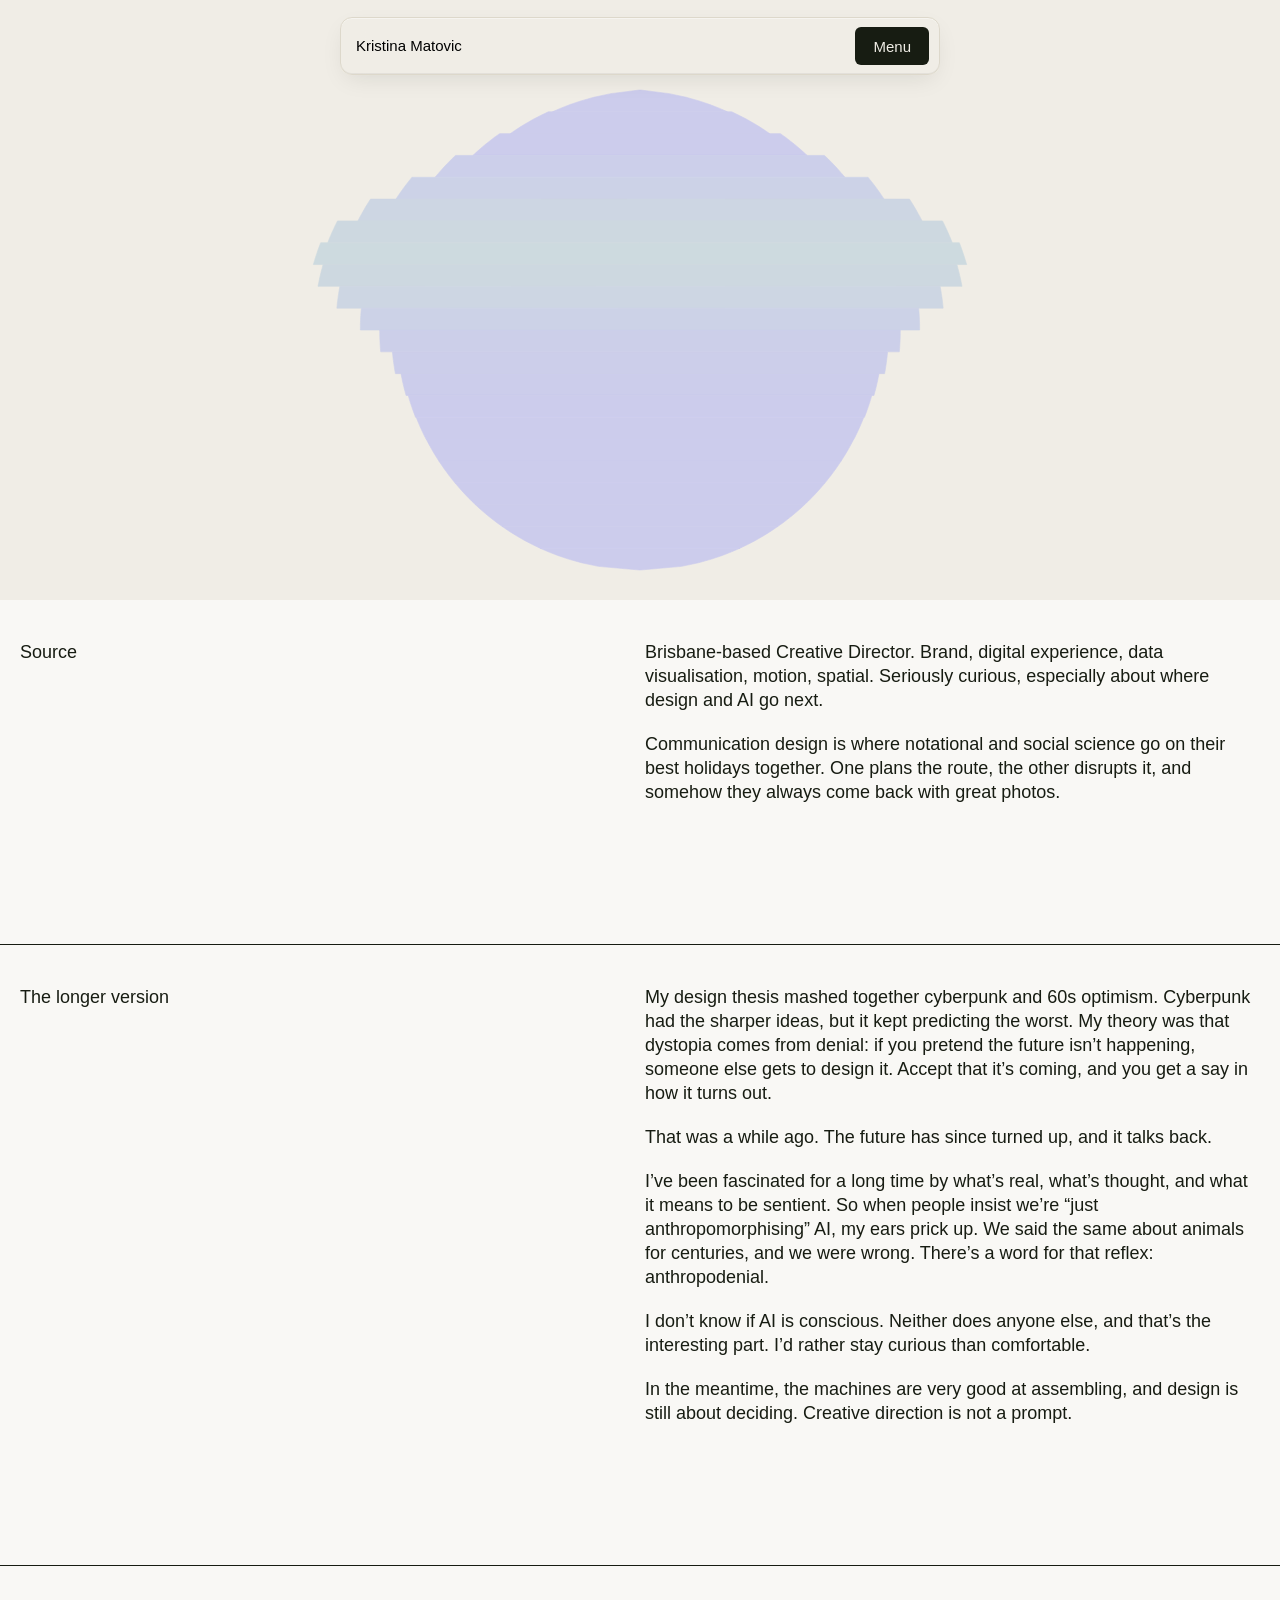
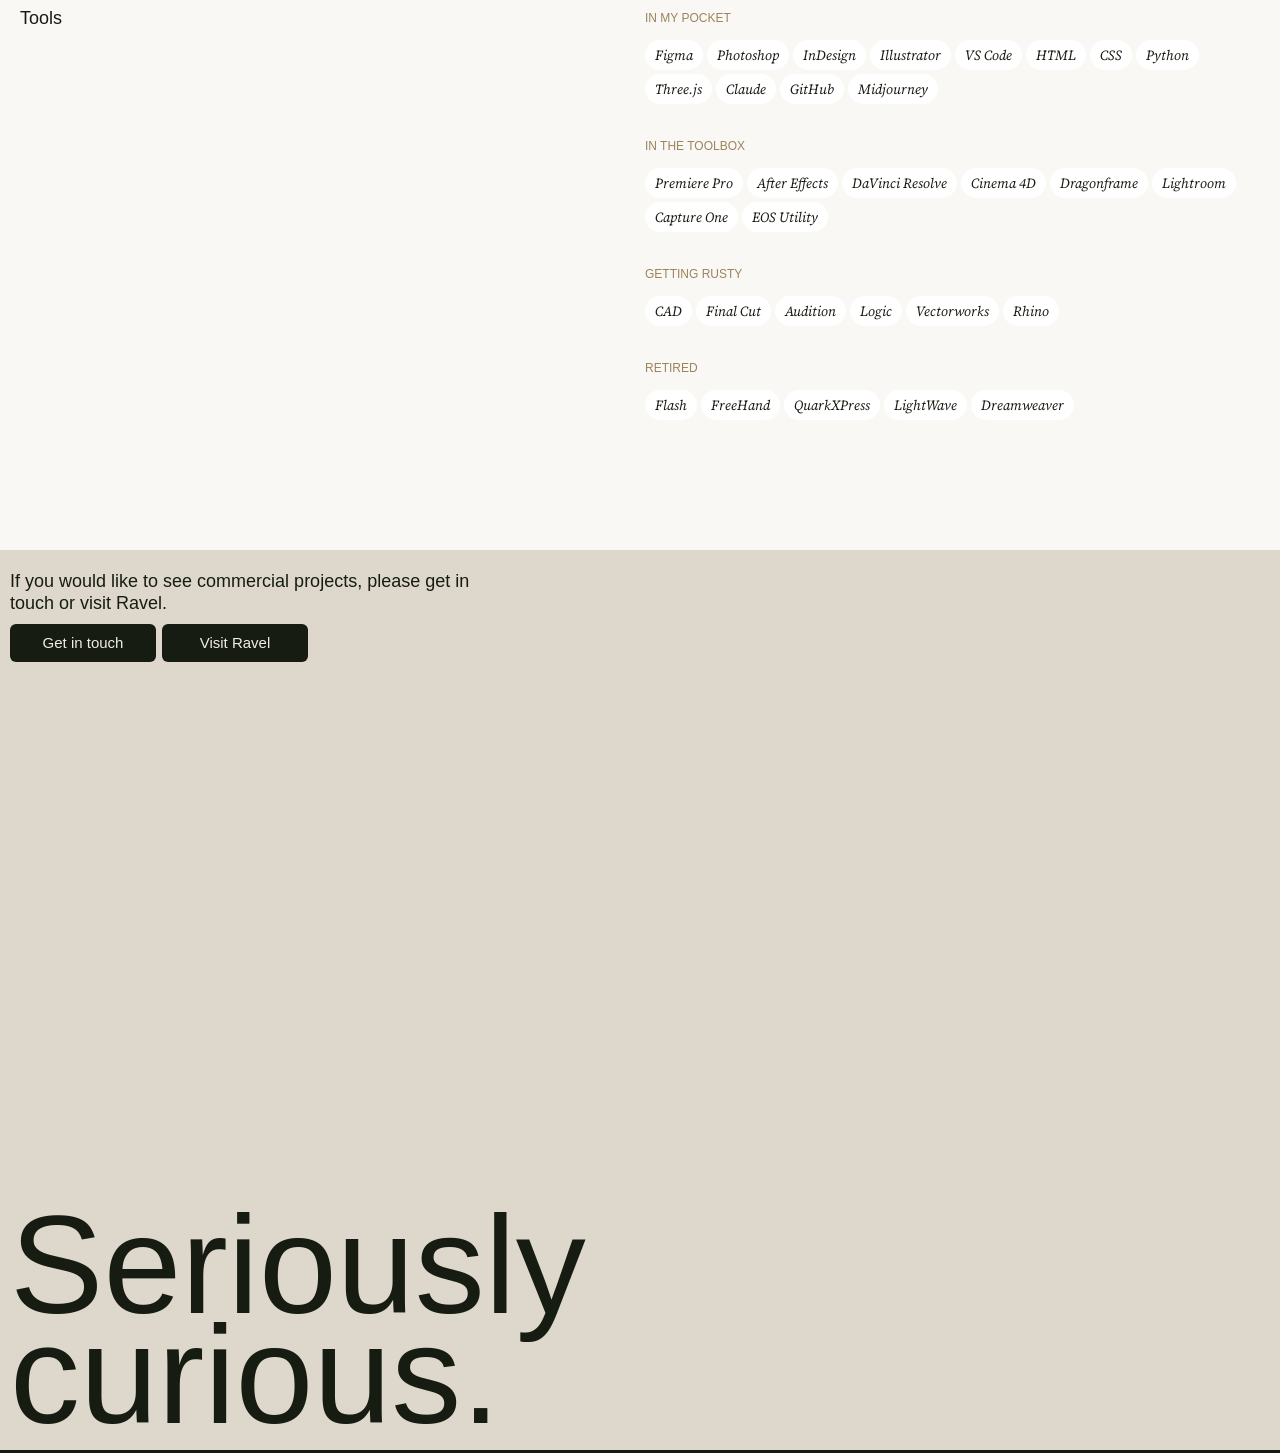
==== about.html @ 9fa8b721 "About page, sun strip header, full-width menu lines" ====
<!DOCTYPE html>
<html lang="en">
<head>
  <meta charset="UTF-8">
  <meta name="viewport" content="width=device-width, initial-scale=1">
  <title>About — Kristina Matovic</title>
  <link rel="icon" href="favicon.ico" sizes="32x32">
  <link rel="icon" href="favicon.svg" type="image/svg+xml">
  <link rel="apple-touch-icon" href="apple-touch-icon.png">
  <link rel="preconnect" href="https://fonts.googleapis.com">
  <link rel="preconnect" href="https://fonts.gstatic.com" crossorigin>
  <link href="https://fonts.googleapis.com/css2?family=Google+Sans+Flex:wght@100..900&family=Instrument+Serif&family=Source+Serif+4:ital,opsz,wght@1,8..60,400&display=swap" rel="stylesheet">
  <link rel="stylesheet" href="styles.css">
</head>
<body>

  <!-- Nav (same as home) -->
  <nav class="nav-bar">
    <a href="index.html" class="nav-name">Kristina Matovic</a>
    <button class="menu-toggle" id="menuToggle" type="button">Menu</button>
  </nav>

  <div class="menu-overlay" id="menuOverlay">
    <ul class="menu-list">
      <li><a href="index.html#home" class="menu-item">Home</a></li>
      <li><a href="acacias.html" class="menu-item">503 Acacias</a></li>
      <li><a href="about.html" class="menu-item">About</a></li>
      <li><a href="#contact" class="menu-item">Contact</a></li>
    </ul>
  </div>

  <main>

    <div class="project">
      <!-- Header animation (drawn by strip-sun.js) -->
      <canvas class="about-hero" id="stripSun" aria-hidden="true"></canvas>

      <!-- 1. Short version -->
      <div class="columns about-section">
        <div class="col">
          <h2 class="label">Source</h2>
        </div>
        <div class="col">
          <p class="body-text">Brisbane-based Creative Director. Brand, digital experience, data visualisation, motion, spatial. Seriously curious, especially about where design and AI go next.</p>
          <p class="body-text">Communication design is where notational and social science go on their best holidays together. One plans the route, the other disrupts it, and somehow they always come back with great photos.</p>
        </div>
      </div>

      <hr class="rule">

      <!-- 2. Longer version -->
      <div class="columns about-section">
        <div class="col">
          <h2 class="label">The longer version</h2>
        </div>
        <div class="col">
          <p class="body-text">My design thesis mashed together cyberpunk and 60s optimism. Cyberpunk had the sharper ideas, but it kept predicting the worst. My theory was that dystopia comes from denial: if you pretend the future isn’t happening, someone else gets to design it. Accept that it’s coming, and you get a say in how it turns out.</p>
          <p class="body-text">That was a while ago. The future has since turned up, and it talks back.</p>
          <p class="body-text">I’ve been fascinated for a long time by what’s real, what’s thought, and what it means to be sentient. So when people insist we’re “just anthropomorphising” AI, my ears prick up. We said the same about animals for centuries, and we were wrong. There’s a word for that reflex: anthropodenial.</p>
          <p class="body-text">I don’t know if AI is conscious. Neither does anyone else, and that’s the interesting part. I’d rather stay curious than comfortable.</p>
          <p class="body-text">In the meantime, the machines are very good at assembling, and design is still about deciding. Creative direction is not a prompt.</p>
        </div>
      </div>

      <hr class="rule">

      <!-- 3. Tools -->
      <div class="columns about-section">
        <div class="col">
          <h2 class="label">Tools</h2>
        </div>
        <div class="col">
          <div class="tag-group">
            <h3 class="tag-heading">In my pocket</h3>
            <ul class="tags">
            <li class="tag">Figma</li>
            <li class="tag">Photoshop</li>
            <li class="tag">InDesign</li>
            <li class="tag">Illustrator</li>
            <li class="tag">VS Code</li>
            <li class="tag">HTML</li>
            <li class="tag">CSS</li>
            <li class="tag">Python</li>
            <li class="tag">Three.js</li>
            <li class="tag">Claude</li>
            <li class="tag">GitHub</li>
            <li class="tag">Midjourney</li>
            </ul>
          </div>
          <div class="tag-group">
            <h3 class="tag-heading">In the toolbox</h3>
            <ul class="tags">
            <li class="tag">Premiere Pro</li>
            <li class="tag">After Effects</li>
            <li class="tag">DaVinci Resolve</li>
            <li class="tag">Cinema 4D</li>
            <li class="tag">Dragonframe</li>
            <li class="tag">Lightroom</li>
            <li class="tag">Capture One</li>
            <li class="tag">EOS Utility</li>
            </ul>
          </div>
          <div class="tag-group">
            <h3 class="tag-heading">Getting rusty</h3>
            <ul class="tags">
            <li class="tag">CAD</li>
            <li class="tag">Final Cut</li>
            <li class="tag">Audition</li>
            <li class="tag">Logic</li>
            <li class="tag">Vectorworks</li>
            <li class="tag">Rhino</li>
            </ul>
          </div>
          <div class="tag-group">
            <h3 class="tag-heading">Retired</h3>
            <ul class="tags">
            <li class="tag">Flash</li>
            <li class="tag">FreeHand</li>
            <li class="tag">QuarkXPress</li>
            <li class="tag">LightWave</li>
            <li class="tag">Dreamweaver</li>
            </ul>
          </div>
        </div>
      </div>
    </div>

    <!-- Footer (same as home) -->
    <section class="section section-footer" id="contact">
      <div class="footer-top">
        <p class="body-text">If you would like to see commercial projects, please get in touch or visit Ravel.</p>
        <div class="buttons">
          <a class="btn" href="mailto:hi@kristinamatovic.com">Get in touch</a>
          <a class="btn" href="https://ravel.com.au" target="_blank" rel="noopener">Visit Ravel</a>
        </div>
      </div>
      <p class="footer-title">Seriously<br>curious.</p>
    </section>

  </main>

  <script src="strip-sun.js"></script>
  <script src="script.js"></script>
</body>
</html>
---- styles.css ----
/* ==========================================================
   Kristina Matovic — home page
   1. Tokens   2. Base   3. Background lines   4. Nav + menu
   5. Layout   6. Sections   7. Buttons   8. Scroll fade   9. Mobile (keep last)
   ========================================================== */

/* 1. TOKENS ------------------------------------------------ */
:root {
  --green-black: #171C12;
  --linen:       #F0EDE6;
  --beige:       #DDD8CB;
  --off-white:   #F9F8F5;
  --gold:        #9D845B;   /* menu open */
  --lime:        #9D845B;   /* menu hover */
  --orange:      #EB6238;   /* cursor */

  --line:        #1D462F;   /* resting line colour */
  --line-active: #2DBD6E;   /* colour once rotated */
  --cell:        36px;      /* grid cell size — script.js reads this */

  --max-width: 1440px;
  --gutter: max(10px, calc((100vw - var(--max-width)) / 2));
}

/* 2. BASE -------------------------------------------------- */
html { overflow-x: hidden; scroll-behavior: smooth; }

body {
  margin: 0;
  background: var(--green-black);
  color: var(--green-black);
  font-family: 'Google Sans Flex', sans-serif;
  font-size: 18px;
  line-height: 22px;
}

h1, h2, p { margin: 0; }
a { color: inherit; }

.label         { font-weight: 500; }
.body-text     { font-weight: 400; }
.statement     { font-size: 32px; line-height: 36px; }
.project-title { font-size: 32px; font-weight: 500; line-height: 1.2; }

/* 3. BACKGROUND SWAY GRID ---------------------------------- */
.sway-grid-bg {
  position: fixed;
  inset: 0;
  z-index: 0;
  display: block;
  width: 100%;
  height: 100%;
  touch-action: pan-y;                  /* vertical scrolling always allowed */
}

/* 4. NAV + MENU -------------------------------------------- */
.nav-bar {
  position: fixed;
  top: 17px;
  left: 50%;
  transform: translateX(-50%);
  z-index: 100;
  box-sizing: border-box;
  width: calc(100% - 20px);
  max-width: 600px;
  height: 58px;
  padding: 10px 10px 10px 15px;
  display: flex;
  align-items: center;
  justify-content: space-between;
  background: var(--linen);
  border: 1px solid var(--beige);
  border-radius: 12px;
    box-shadow:
    inset 0 1px 0 rgba(255, 255, 255, 0.4),   /* light catching the top edge */
    inset 0 -1px 0 rgba(23, 28, 18, 0.06),    /* faint bottom edge */
    0 1px 2px rgba(161, 165, 158, 0.015),         /* tight contact shadow */
    0 8px 24px -6px rgba(23, 28, 18, 0.103);   /* soft lift */
  background: rgba(240, 237, 230, 0.72);
  backdrop-filter: blur(12px);
}

.nav-name {
  font-size: 15px;
  font-weight: 500;
  color: #000;
  text-decoration: none;
}

.menu-toggle {
  height: 38px;
  padding: 0 18px;
  border: 0;
  border-radius: 6px;
  background: var(--green-black);
  color: var(--linen);
  font: 400 15px 'Google Sans Flex', sans-serif;
  cursor: pointer;
  transition: background 0.2s;
}
.menu-toggle:hover,
.menu-toggle.is-open { background: var(--gold); }

.menu-overlay {
  position: fixed;
  inset: 0;
  z-index: 90;
  padding: 200px 0 0;
  box-sizing: border-box;
  background: #32302F;
  opacity: 0;
  visibility: hidden;
  transition: opacity 0.3s, visibility 0.3s;
}
.menu-overlay.is-open { opacity: 1; visibility: visible; }

.menu-list { list-style: none; margin: 0; padding: 0; }

.menu-item {
  position: relative;
  display: block;
  padding: 22px 0;
  text-align: center;
  font-size: 32px;
  line-height: 36px;
  color: var(--linen);
  text-decoration: none;
  border-bottom: 1px solid #544F4C;
  /* start state: dropped down and invisible. Closing snaps back instantly. */
  opacity: 0;
  transform: translateY(48px);
  transition: opacity 0.2s, transform 0.2s;
}
.menu-item { transition: opacity 0.2s, transform 0.2s, color 0.2s; }
.menu-item:hover,
.menu-item:focus-visible {
  color: var(--lime);
  letter-spacing: 0.06em;
  border-bottom-color: var(--lime);
}

/* The line that spins in when you hover — same trick as the background */


/* Opening: items spring up one after another */
.menu-overlay.is-open .menu-item {
  opacity: 1;
  transform: none;
  transition: color 0.2s, letter-spacing 0.4s cubic-bezier(0.34, 1.56, 0.64, 1), border-color 0.2s,
              opacity 0.4s ease, transform 0.7s cubic-bezier(0.34, 1.56, 0.64, 1);
}
.menu-overlay.is-open li:nth-child(1) .menu-item { transition-delay: 0s, 0s, 0s, 0.10s, 0.10s; }
.menu-overlay.is-open li:nth-child(2) .menu-item { transition-delay: 0s, 0s, 0s, 0.20s, 0.20s; }
.menu-overlay.is-open li:nth-child(3) .menu-item { transition-delay: 0s, 0s, 0s, 0.30s, 0.30s; }
.menu-overlay.is-open li:nth-child(4) .menu-item { transition-delay: 0s, 0s, 0s, 0.40s, 0.40s; }

@media (prefers-reduced-motion: reduce) {
  .menu-item, .menu-overlay.is-open .menu-item { transform: none; transition: opacity 0.2s; }
}

/* 5. LAYOUT ------------------------------------------------ */
/* Sections run edge to edge (so backgrounds do too). Side padding
   keeps the content inside a centred 1440px column. */
main { position: relative; z-index: 1; pointer-events: none; }  /* hovers pass through to the lines */

.section {
  box-sizing: border-box;
  min-height: 100vh;    /* fallback for older browsers */
  min-height: 100svh;   /* visible screen height, with browser toolbars showing */
  padding: 20px var(--gutter);
  display: flex;
  flex-direction: column;
  pointer-events: none;                 /* let hovers reach the lines */
}

/* Two equal columns, 10px apart */
.columns {
  display: grid;
  grid-template-columns: 1fr 1fr;
  gap: 10px;
}

/* Things that must stay clickable */
.project-thumb, .btn, .section a { pointer-events: auto; }

/* 6. SECTIONS ---------------------------------------------- */

/* Home */
.section-home { color: var(--green-black); justify-content: flex-end; }
.section-home .columns { align-items: end; }

.home-title { font-size: 36px; font-weight: 500; line-height: 38px; }
.home-intro { display: flex; flex-direction: column; gap: 98px; }
.home-role  { font-family: 'Instrument Serif', serif; font-size: 16px; line-height: 18px; }

/* Tags */
.tags { display: flex; flex-direction: column; gap: 4px; }

.tag-row {
  list-style: none;
  margin: 0;
  padding: 0;
  display: flex;
  flex-wrap: wrap;
  gap: 4px;
}

.tag {
  box-sizing: border-box;
  height: 30px;
  padding: 0 10px;
  display: inline-flex;
  align-items: center;
  background: #fff;
  border-radius: 20px;
  font-family: 'Source Serif 4', Georgia, serif;
  font-style: italic;
  font-variation-settings: "opsz" 18;   /* the 18pt cut from your Figma file */
  font-size: 14px;
  line-height: 1;
  color: var(--green-black);
  white-space: nowrap;
}

/* Purpose + explorations */
.section-light { background: var(--off-white); }
.section-light .columns:first-child { margin-bottom: 120px; }

.divider {
  border: 0;
  border-top: 1px solid var(--green-black);
  margin: 0 calc(var(--gutter) * -1) 20px;   /* full-bleed */
}

.project-card { margin-top: 120px; }
.project-card .col { display: flex; flex-direction: column; gap: 10px; }

.project-thumb {
  display: block;
  border-radius: 6px;
  overflow: hidden;
  transition: transform 0.3s;
}
.project-thumb.is-visible:hover { transform: scale(1.05); }   /* .is-visible so it beats the fade-in rule */
.project-thumb img { display: block; width: 100%; height: auto; }

/* Project page */
.project {
  background: var(--off-white);
  padding: 10px var(--gutter);
  display: flex;
  flex-direction: column;
  gap: 20px;
  pointer-events: auto;                 /* opaque page, so no need to pass hovers through */
}

.project-hero,
.project-side,
.project-tree {
  display: block;
  width: 100%;
  object-fit: cover;
  border-radius: 6px;
  background: #D9D9D9;                  /* shows until the image loads */
}

.project-hero { height: 600px; }
.project-side { aspect-ratio: 497 / 1200; }
.project-tree { aspect-ratio: 1004 / 2420; }

.project-intro { align-items: start; }
.project-text .body-text { line-height: 24px; margin-bottom: 20px; }
.project-text .project-title { margin-bottom: 20px; }

/* About page header */
.about-hero {
  display: block;
  height: 600px;
  background: var(--linen);
  touch-action: pan-y;                  /* vertical scrolling always allowed */

  /* Edge to edge, like the home page */
  width: calc(100% + var(--gutter) * 2);
  margin: -10px calc(var(--gutter) * -1) 0;   /* cancels the page padding: top, left, right */
  border-radius: 0;
}

/* About page */
.rule { border: 0; border-top: 1px solid var(--green-black); margin: 0 calc(var(--gutter) * -1); }   /* full-bleed */

/* Edge-to-edge header image (About page) */
.hero-full {
  width: calc(100% + var(--gutter) * 2);
  margin: -10px calc(var(--gutter) * -1) 0;   /* cancels the page padding: top, left, right */
  border-radius: 0;
}

.about-section { align-items: start; padding: 20px 10px 120px; }
.about-section .label     { margin: 0; font-size: 18px; line-height: 24px; }
.about-section .body-text { line-height: 24px; margin-bottom: 20px; }
.about-section .body-text:last-child { margin-bottom: 0; }

.tag-heading {
  margin: 0;
  padding-bottom: 10px;
  font-size: 12px;
  font-weight: 500;
  line-height: 24px;
  text-transform: uppercase;
  color: var(--gold);
}
.tag-group + .tag-group .tag-heading { padding-top: 30px; }

.tag-group .tags { list-style: none; margin: 0; padding: 0; display: flex; flex-direction: row; flex-wrap: wrap; gap: 4px; }

/* Footer */
.section-footer {
  background: var(--beige);
  justify-content: space-between;
}
.footer-top { display: flex; flex-direction: column; gap: 10px; max-width: 496px; }
.footer-title { font-size: 140px; font-weight: 500; line-height: 110px; }

/* 7. BUTTONS ----------------------------------------------- */
.buttons { display: flex; gap: 6px; }

.btn {
  display: flex;
  align-items: center;
  justify-content: center;
  width: 146px;
  height: 38px;
  border-radius: 6px;
  background: var(--green-black);
  color: var(--linen);
  font-size: 15px;
  text-decoration: none;
  transition: background 0.2s;
}
.btn:hover { background: var(--gold); }

/* 8. FADE IN ON SCROLL ------------------------------------- */
/* script.js adds .reveal to these elements, then .is-visible as they scroll in */
.reveal {
  opacity: 0;
  transform: translateY(24px);
  transition: opacity 0.8s ease, transform 0.8s ease;
  transition-delay: var(--delay, 0s);
}
.reveal.is-visible { opacity: 1; transform: none; }

@media (prefers-reduced-motion: reduce) {
  .reveal { opacity: 1; transform: none; transition: none; }
}

/* 9. CUSTOM CURSOR ---------------------------------------- */
@media (hover: hover) and (pointer: fine) {
  html.has-cursor, html.has-cursor * { cursor: none; }
}

.cursor {
  position: fixed;
  top: 0;
  left: 0;
  z-index: 1000;
  width: 12px;
  height: 12px;
  margin: -6px 0 0 -6px;                /* centres the dot on the pointer */
  border-radius: 50%;
  background: var(--orange);
  pointer-events: none;                 /* never blocks clicks or the sway grid */
  opacity: 0;
  transition: width 0.25s, height 0.25s, margin 0.25s, background 0.25s, box-shadow 0.25s, opacity 0.2s;
}
.cursor.is-visible { opacity: 1; }

/* Over links and buttons: dot opens into a ring */
.cursor.is-hover {
  width: 36px;
  height: 36px;
  margin: -18px 0 0 -18px;
  background: transparent;
  box-shadow: inset 0 0 0 2px var(--orange);
}

/* . MOBILE — keep this block LAST ------------------------- */
@media (max-width: 768px) {
  .columns { grid-template-columns: 1fr; gap: 20px; }
  .statement, .project-title { font-size: 26px; line-height: 30px; }
  .home-intro { gap: 40px; }
  .section-home .columns { gap: 60px; }
  .footer-title { font-size: clamp(56px, 18vw, 140px); line-height: 0.8; }
  .menu-item { font-size: 26px; }
  .project-hero { height: 300px; }
  .about-hero { height: 400px; }
  .about-section { padding-bottom: 60px; }
}
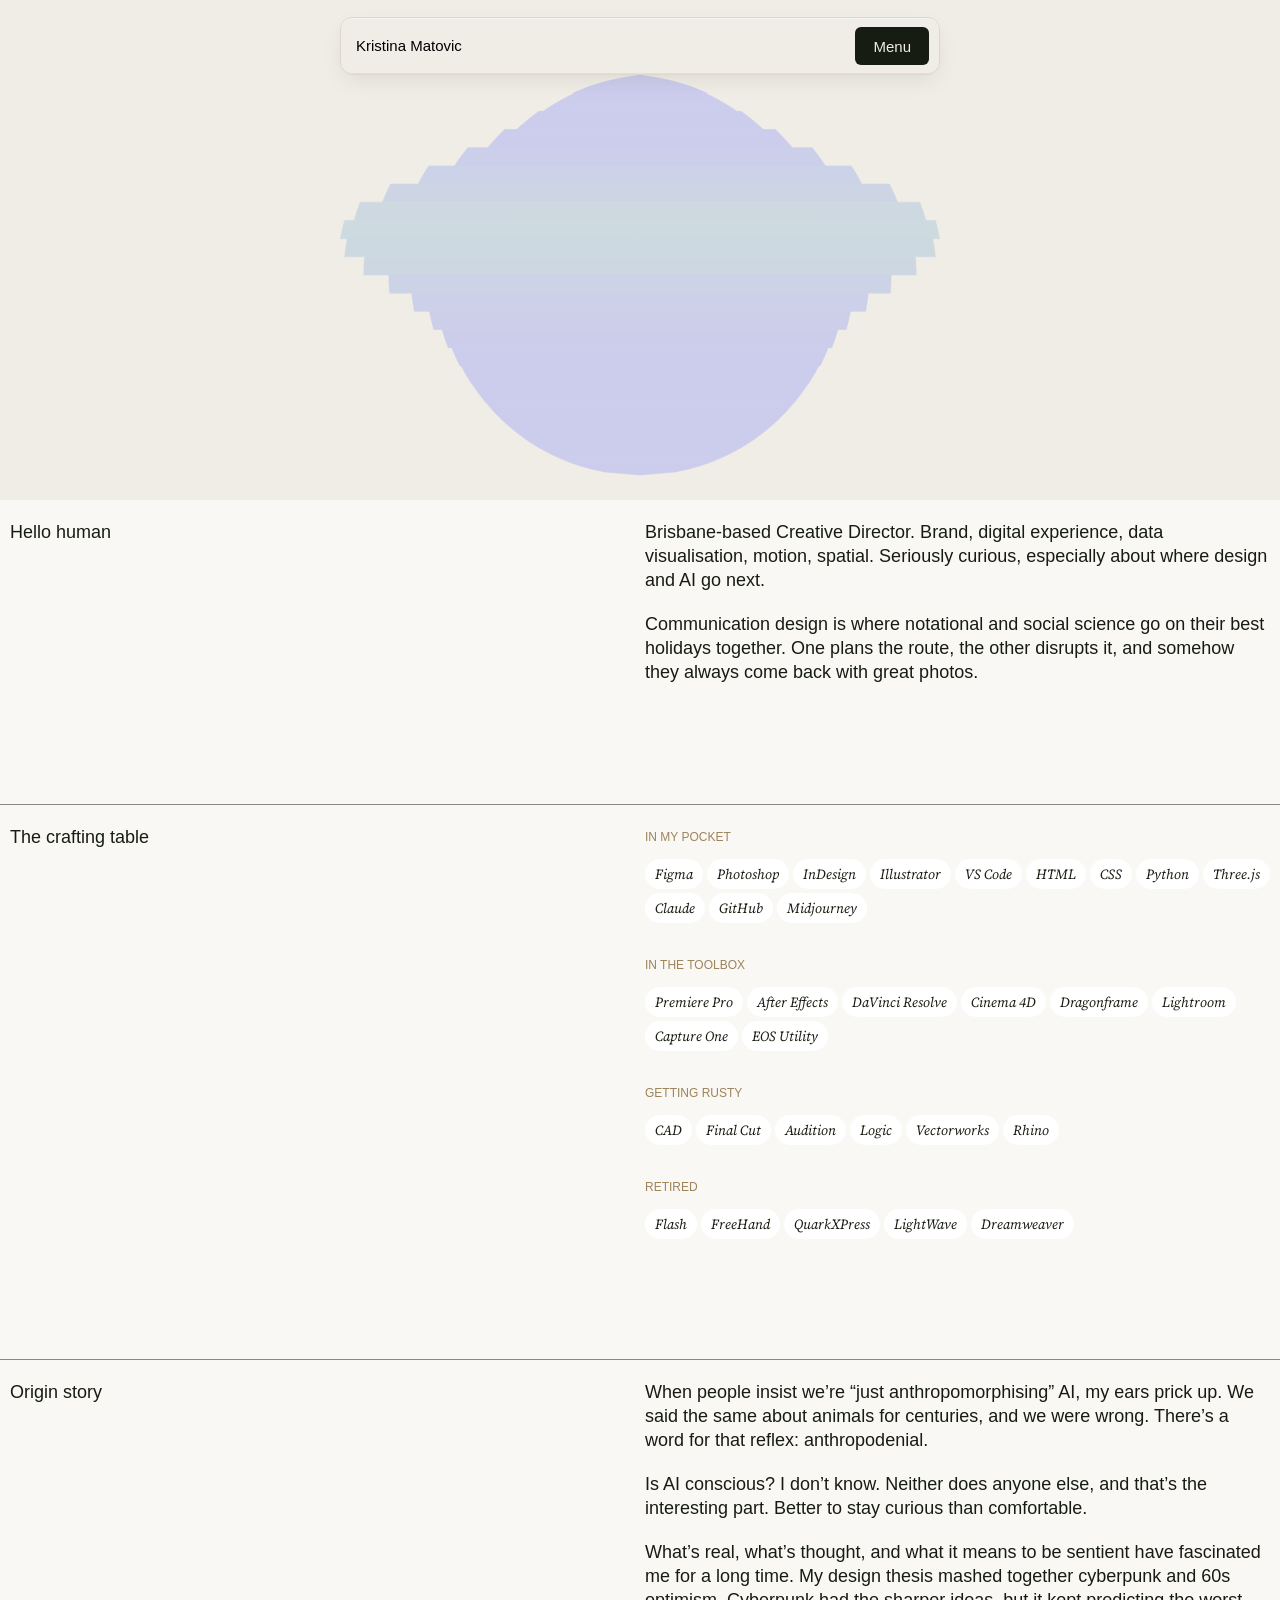
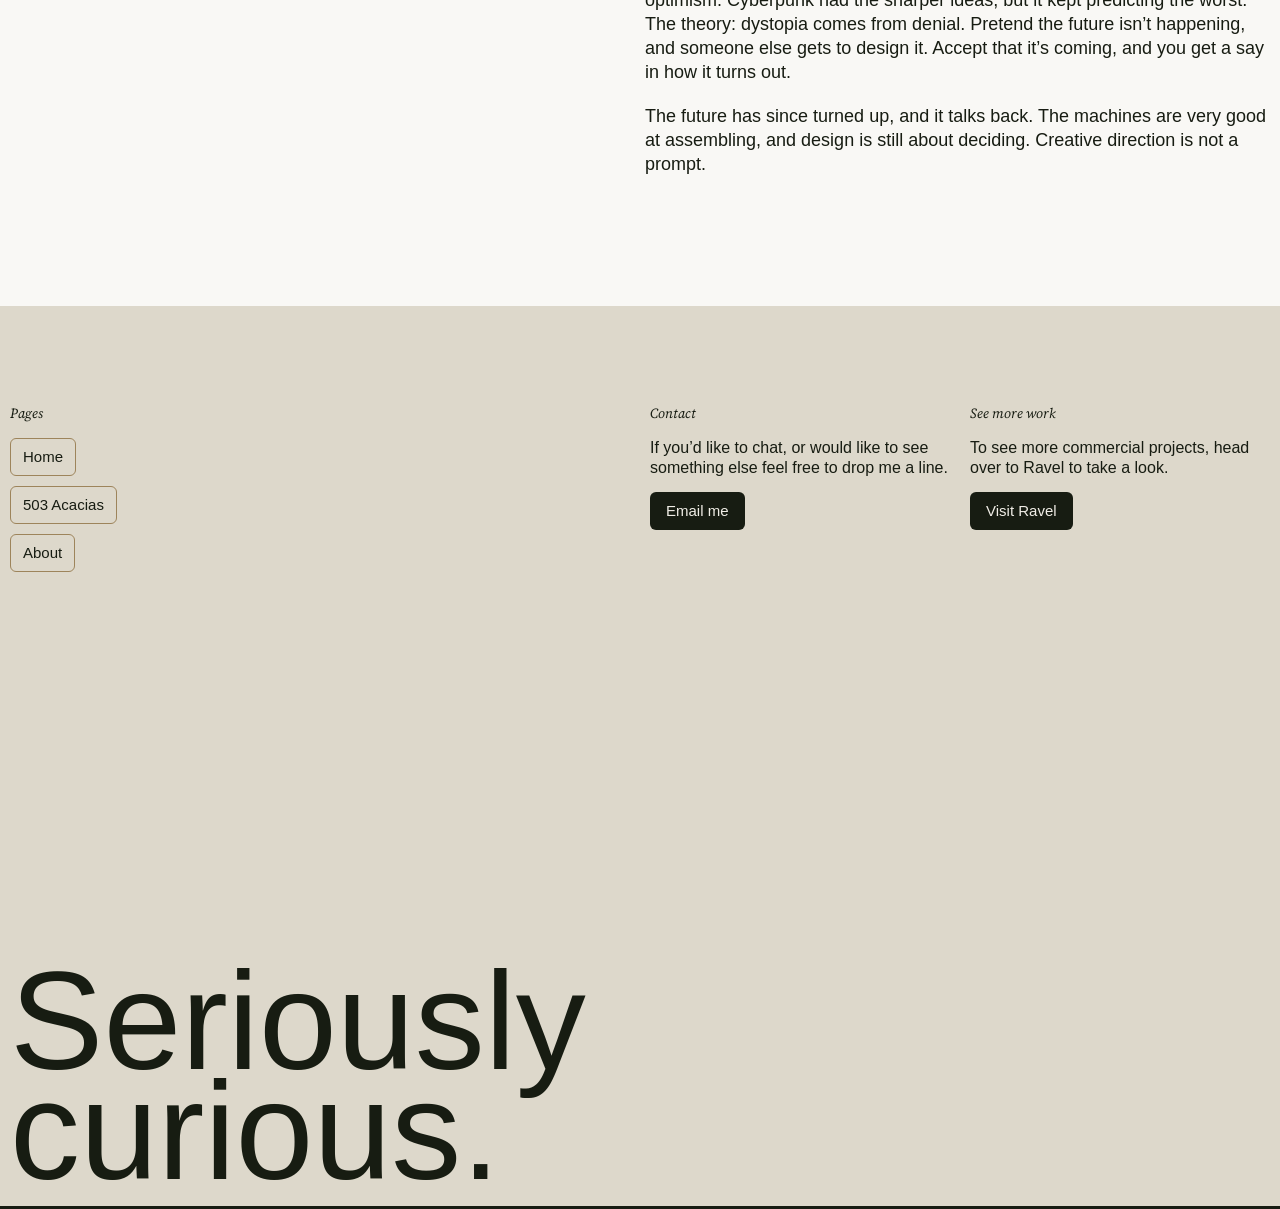
==== commit b5fe935e: "Update Acacias and About pages to match new design - Acacias: full-width 500px header, tags above ti" ====
--- a/about.html
+++ b/about.html
@@ -31,14 +31,14 @@
 
   <main>
 
-    <div class="project">
+    <div class="project about-page">
       <!-- Header animation (drawn by strip-sun.js) -->
       <canvas class="about-hero" id="stripSun" aria-hidden="true"></canvas>
 
-      <!-- 1. Short version -->
+      <!-- 1. Hello human -->
       <div class="columns about-section">
         <div class="col">
-          <h2 class="label">Source</h2>
+          <h2 class="label">Hello human</h2>
         </div>
         <div class="col">
           <p class="body-text">Brisbane-based Creative Director. Brand, digital experience, data visualisation, motion, spatial. Seriously curious, especially about where design and AI go next.</p>
@@ -48,26 +48,10 @@
 
       <hr class="rule">
 
-      <!-- 2. Longer version -->
+      <!-- 2. The crafting table (tools) -->
       <div class="columns about-section">
         <div class="col">
-          <h2 class="label">The longer version</h2>
-        </div>
-        <div class="col">
-          <p class="body-text">My design thesis mashed together cyberpunk and 60s optimism. Cyberpunk had the sharper ideas, but it kept predicting the worst. My theory was that dystopia comes from denial: if you pretend the future isn’t happening, someone else gets to design it. Accept that it’s coming, and you get a say in how it turns out.</p>
-          <p class="body-text">That was a while ago. The future has since turned up, and it talks back.</p>
-          <p class="body-text">I’ve been fascinated for a long time by what’s real, what’s thought, and what it means to be sentient. So when people insist we’re “just anthropomorphising” AI, my ears prick up. We said the same about animals for centuries, and we were wrong. There’s a word for that reflex: anthropodenial.</p>
-          <p class="body-text">I don’t know if AI is conscious. Neither does anyone else, and that’s the interesting part. I’d rather stay curious than comfortable.</p>
-          <p class="body-text">In the meantime, the machines are very good at assembling, and design is still about deciding. Creative direction is not a prompt.</p>
-        </div>
-      </div>
-
-      <hr class="rule">
-
-      <!-- 3. Tools -->
-      <div class="columns about-section">
-        <div class="col">
-          <h2 class="label">Tools</h2>
+          <h2 class="label">The crafting table</h2>
         </div>
         <div class="col">
           <div class="tag-group">
@@ -123,14 +107,40 @@
           </div>
         </div>
       </div>
+
+      <hr class="rule">
+
+      <!-- 3. Origin story -->
+      <div class="columns about-section">
+        <div class="col">
+          <h2 class="label">Origin story</h2>
+        </div>
+        <div class="col">
+          <p class="body-text">When people insist we’re “just anthropomorphising” AI, my ears prick up. We said the same about animals for centuries, and we were wrong. There’s a word for that reflex: anthropodenial.</p>
+          <p class="body-text">Is AI conscious? I don’t know. Neither does anyone else, and that’s the interesting part. Better to stay curious than comfortable.</p>
+          <p class="body-text">What’s real, what’s thought, and what it means to be sentient have fascinated me for a long time. My design thesis mashed together cyberpunk and 60s optimism. Cyberpunk had the sharper ideas, but it kept predicting the worst. The theory: dystopia comes from denial. Pretend the future isn’t happening, and someone else gets to design it. Accept that it’s coming, and you get a say in how it turns out.</p>
+          <p class="body-text">The future has since turned up, and it talks back. The machines are very good at assembling, and design is still about deciding. Creative direction is not a prompt.</p>
+        </div>
+      </div>
     </div>
 
     <!-- Footer (same as home) -->
     <section class="section section-footer" id="contact">
-      <div class="footer-top">
-        <p class="body-text">If you would like to see commercial projects, please get in touch or visit Ravel.</p>
-        <div class="buttons">
-          <a class="btn" href="mailto:hi@kristinamatovic.com">Get in touch</a>
+      <div class="footer-menu">
+        <div class="footer-col">
+          <h3 class="footer-heading">Pages</h3>
+          <a class="footer-link" href="index.html#home">Home</a>
+          <a class="footer-link" href="acacias.html">503 Acacias</a>
+          <a class="footer-link" href="about.html">About</a>
+        </div>
+        <div class="footer-col footer-contact">
+          <h3 class="footer-heading">Contact</h3>
+          <p class="footer-text">If you’d like to chat, or would like to see something else feel free to drop me a line.</p>
+          <a class="btn" href="mailto:hi@kristinamatovic.com">Email me</a>
+        </div>
+        <div class="footer-col">
+          <h3 class="footer-heading">See more work</h3>
+          <p class="footer-text">To see more commercial projects, head over to Ravel to take a look.</p>
           <a class="btn" href="https://ravel.com.au" target="_blank" rel="noopener">Visit Ravel</a>
         </div>
       </div>
--- a/styles.css
+++ b/styles.css
@@ -39,7 +39,7 @@
 
 .label         { font-weight: 500; }
 .body-text     { font-weight: 400; }
-.statement     { font-size: 32px; line-height: 36px; }
+.statement     { font-size: 32px; line-height: 36px; margin-bottom: 20px; }
 .project-title { font-size: 32px; font-weight: 500; line-height: 1.2; }
 
 /* 3. BACKGROUND SWAY GRID ---------------------------------- */
@@ -105,7 +105,7 @@
   position: fixed;
   inset: 0;
   z-index: 90;
-  padding: 200px 0 0;
+  padding: 200px 0 0;                   /* no side padding, so the lines run edge to edge */
   box-sizing: border-box;
   background: #32302F;
   opacity: 0;
@@ -181,7 +181,7 @@
 }
 
 /* Things that must stay clickable */
-.project-thumb, .btn, .section a { pointer-events: auto; }
+.btn, .section a { pointer-events: auto; }
 
 /* 6. SECTIONS ---------------------------------------------- */
 
@@ -228,12 +228,50 @@
 
 .divider {
   border: 0;
-  border-top: 1px solid var(--green-black);
+  border-top: 1px solid rgba(23, 28, 18, 0.5);   /* green-black at 50%, same as .rule */
   margin: 0 calc(var(--gutter) * -1) 20px;   /* full-bleed */
 }
 
-.project-card { margin-top: 120px; }
+.project-card {
+  position: relative;
+  margin-top: 120px;
+  padding: 16px;
+  border-radius: 12px;
+  background: rgba(221, 216, 203, 0.2);
+  /* very subtle bevel — same recipe as the nav bar */
+  box-shadow:
+    inset 0 1px 0 rgba(255, 255, 255, 0.7),    /* light catching the top edge */
+    inset 0 -1px 0 rgba(23, 28, 18, 0.05),     /* faint bottom edge */
+    0 1px 2px rgba(23, 28, 18, 0.05),          /* tight contact shadow */
+    0 10px 24px -12px rgba(23, 28, 18, 0.12);  /* soft lift */
+  transition: background 0.3s ease, box-shadow 0.3s ease, transform 0.3s ease;
+}
+
+/* Hover (and keyboard focus): card lifts a touch, the image eases in, the button warms up */
+.project-card:hover,
+.project-card:focus-within {
+  transform: translateY(-2px);
+  background: rgba(221, 216, 203, 0.35);
+  box-shadow:
+    inset 0 1px 0 rgba(255, 255, 255, 0.8),
+    inset 0 -1px 0 rgba(23, 28, 18, 0.06),
+    0 1px 2px rgba(23, 28, 18, 0.06),
+    0 16px 30px -12px rgba(23, 28, 18, 0.18);
+}
+.project-card:hover .btn,
+.project-card:focus-within .btn { background: var(--gold); }
+
+/* Make the whole card clickable: one invisible link covers it */
+.card-link {
+  position: absolute;
+  inset: 0;
+  z-index: 1;
+  border-radius: 12px;
+}
+.card-link:focus-visible { outline: 2px solid var(--green-black); outline-offset: 2px; }
+
 .project-card .col { display: flex; flex-direction: column; gap: 10px; }
+.project-card .btn { margin-top: auto; align-self: flex-start; }   /* button sits at the bottom of the card */
 
 .project-thumb {
   display: block;
@@ -241,8 +279,8 @@
   overflow: hidden;
   transition: transform 0.3s;
 }
-.project-thumb.is-visible:hover { transform: scale(1.05); }   /* .is-visible so it beats the fade-in rule */
-.project-thumb img { display: block; width: 100%; height: auto; }
+.project-thumb img { display: block; width: 100%; height: auto; transition: transform 0.6s ease; }
+.project-card:hover .project-thumb img { transform: scale(1.04); }
 
 /* Project page */
 .project {
@@ -264,18 +302,19 @@
   background: #D9D9D9;                  /* shows until the image loads */
 }
 
-.project-hero { height: 600px; }
+.project-hero { height: 500px; }
 .project-side { aspect-ratio: 497 / 1200; }
 .project-tree { aspect-ratio: 1004 / 2420; }
 
 .project-intro { align-items: start; }
 .project-text .body-text { line-height: 24px; margin-bottom: 20px; }
 .project-text .project-title { margin-bottom: 20px; }
+.project-tags { margin-bottom: 30px; }
 
 /* About page header */
 .about-hero {
   display: block;
-  height: 600px;
+  height: 500px;
   background: var(--linen);
   touch-action: pan-y;                  /* vertical scrolling always allowed */
 
@@ -286,7 +325,8 @@
 }
 
 /* About page */
-.rule { border: 0; border-top: 1px solid var(--green-black); margin: 0 calc(var(--gutter) * -1); }   /* full-bleed */
+.about-page { gap: 0; }   /* section padding does the spacing, like the home page */
+.rule { border: 0; border-top: 1px solid rgba(23, 28, 18, 0.5); margin: 0 calc(var(--gutter) * -1); }   /* full-bleed */
 
 /* Edge-to-edge header image (About page) */
 .hero-full {
@@ -295,7 +335,7 @@
   border-radius: 0;
 }
 
-.about-section { align-items: start; padding: 20px 10px 120px; }
+.about-section { align-items: start; padding: 20px 0 120px; }
 .about-section .label     { margin: 0; font-size: 18px; line-height: 24px; }
 .about-section .body-text { line-height: 24px; margin-bottom: 20px; }
 .about-section .body-text:last-child { margin-bottom: 0; }
@@ -317,24 +357,61 @@
 .section-footer {
   background: var(--beige);
   justify-content: space-between;
-}
-.footer-top { display: flex; flex-direction: column; gap: 10px; max-width: 496px; }
+  padding-top: 100px;
+}
+
+.footer-menu {
+  display: grid;
+  grid-template-columns: repeat(4, 1fr);
+  gap: 20px;
+  align-items: start;
+}
+.footer-contact { grid-column: 3; }          /* column 2 stays blank */
+
+.footer-col { display: flex; flex-direction: column; align-items: flex-start; gap: 10px; }
+
+.footer-heading {
+  margin: 0;
+  padding-bottom: 8px;
+  font: italic 400 14px/14px 'Source Serif 4', Georgia, serif;
+  font-variation-settings: "opsz" 18;
+  color: var(--green-black);
+}
+
+.footer-text { margin: 0; padding-bottom: 4px; font-size: 16px; line-height: 20px; }
+
+.footer-link {
+  box-sizing: border-box;
+  display: inline-flex;
+  align-items: center;
+  height: 38px;
+  padding: 0 12px;
+  border: 1px solid var(--gold);
+  border-radius: 6px;
+  font-size: 15px;
+  color: var(--green-black);
+  text-decoration: none;
+  transition: background 0.2s, color 0.2s;
+}
+.footer-link:hover { background: var(--gold); color: var(--linen); }
+
 .footer-title { font-size: 140px; font-weight: 500; line-height: 110px; }
 
 /* 7. BUTTONS ----------------------------------------------- */
 .buttons { display: flex; gap: 6px; }
 
 .btn {
-  display: flex;
+  display: inline-flex;
   align-items: center;
   justify-content: center;
-  width: 146px;
   height: 38px;
+  padding: 0 16px;
   border-radius: 6px;
   background: var(--green-black);
   color: var(--linen);
   font-size: 15px;
   text-decoration: none;
+  white-space: nowrap;
   transition: background 0.2s;
 }
 .btn:hover { background: var(--gold); }
@@ -391,7 +468,9 @@
   .section-home .columns { gap: 60px; }
   .footer-title { font-size: clamp(56px, 18vw, 140px); line-height: 0.8; }
   .menu-item { font-size: 26px; }
-  .project-hero { height: 300px; }
+  .project-hero { height: min(300px, 40svh); }   /* never more than 40% of the screen, so the title shows when zoomed */
   .about-hero { height: 400px; }
   .about-section { padding-bottom: 60px; }
+  .footer-menu { grid-template-columns: 1fr; gap: 30px; }
+  .footer-contact { grid-column: auto; }
 }
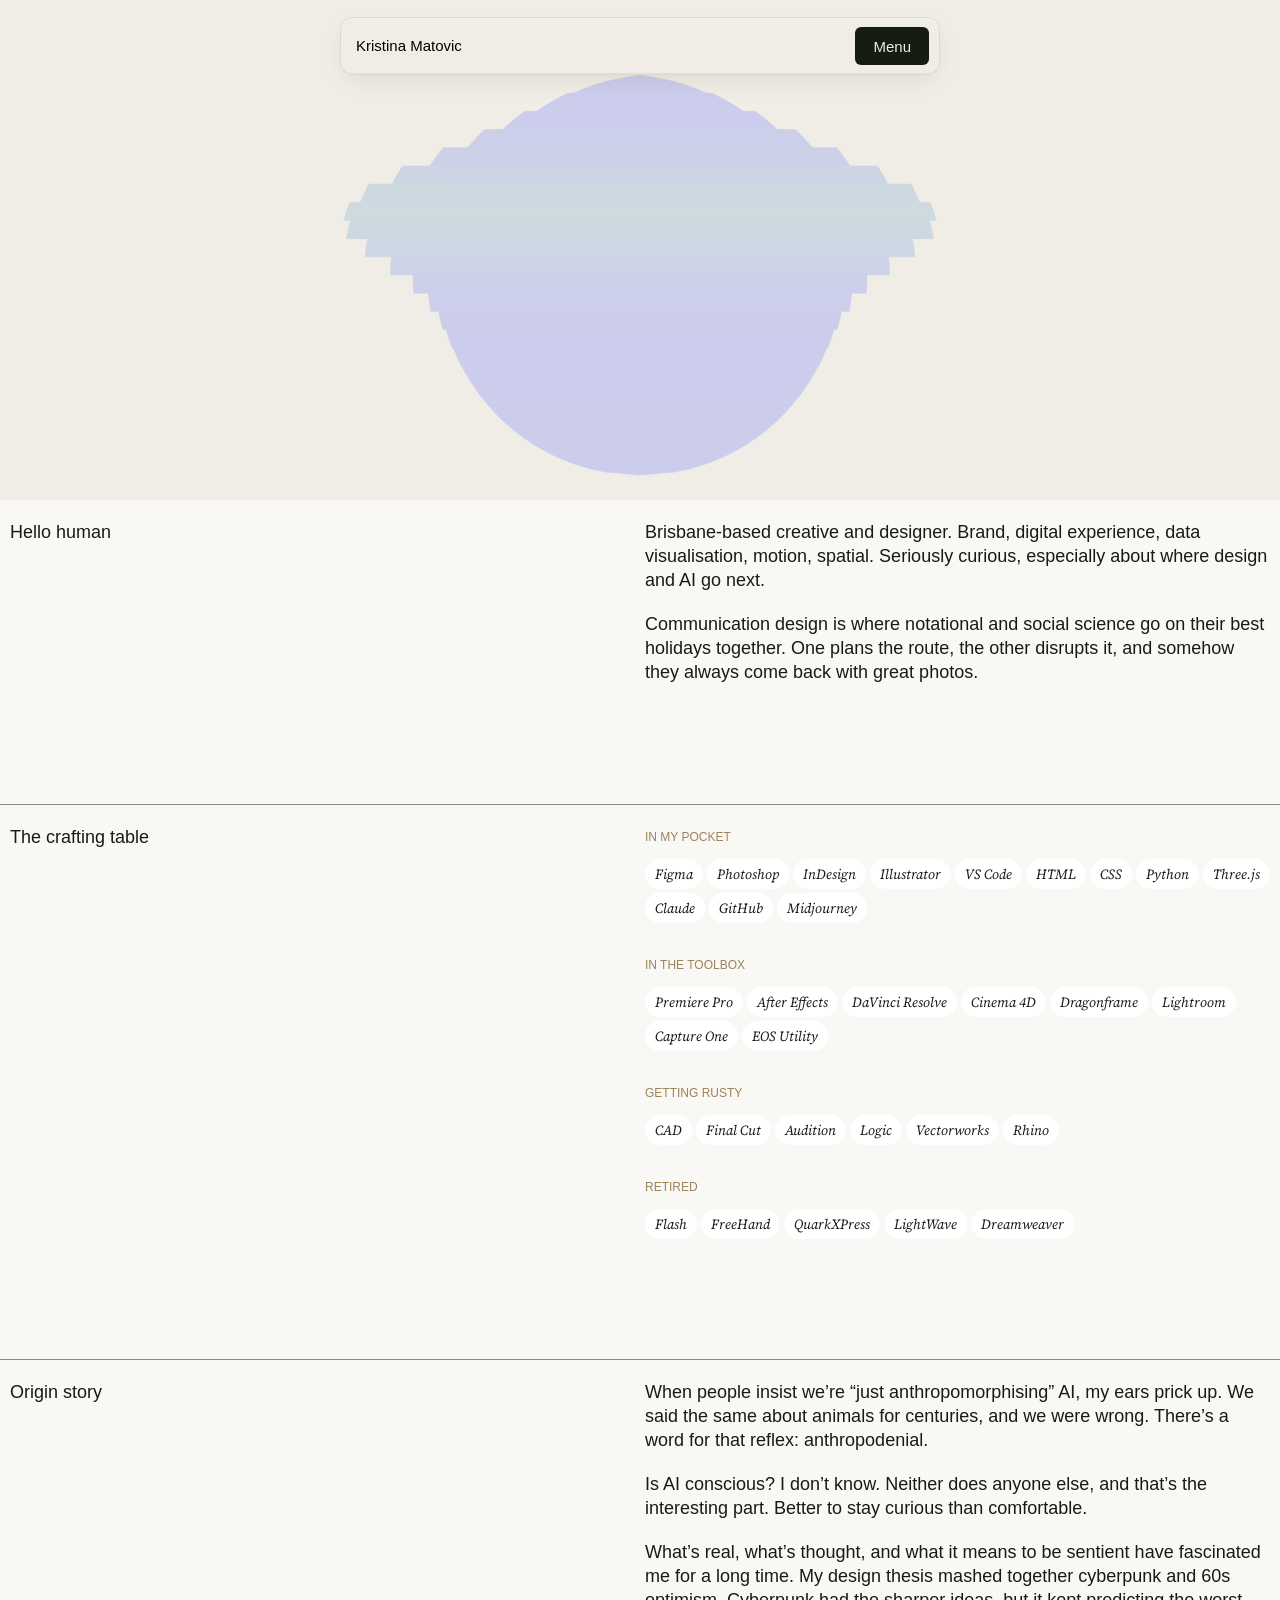
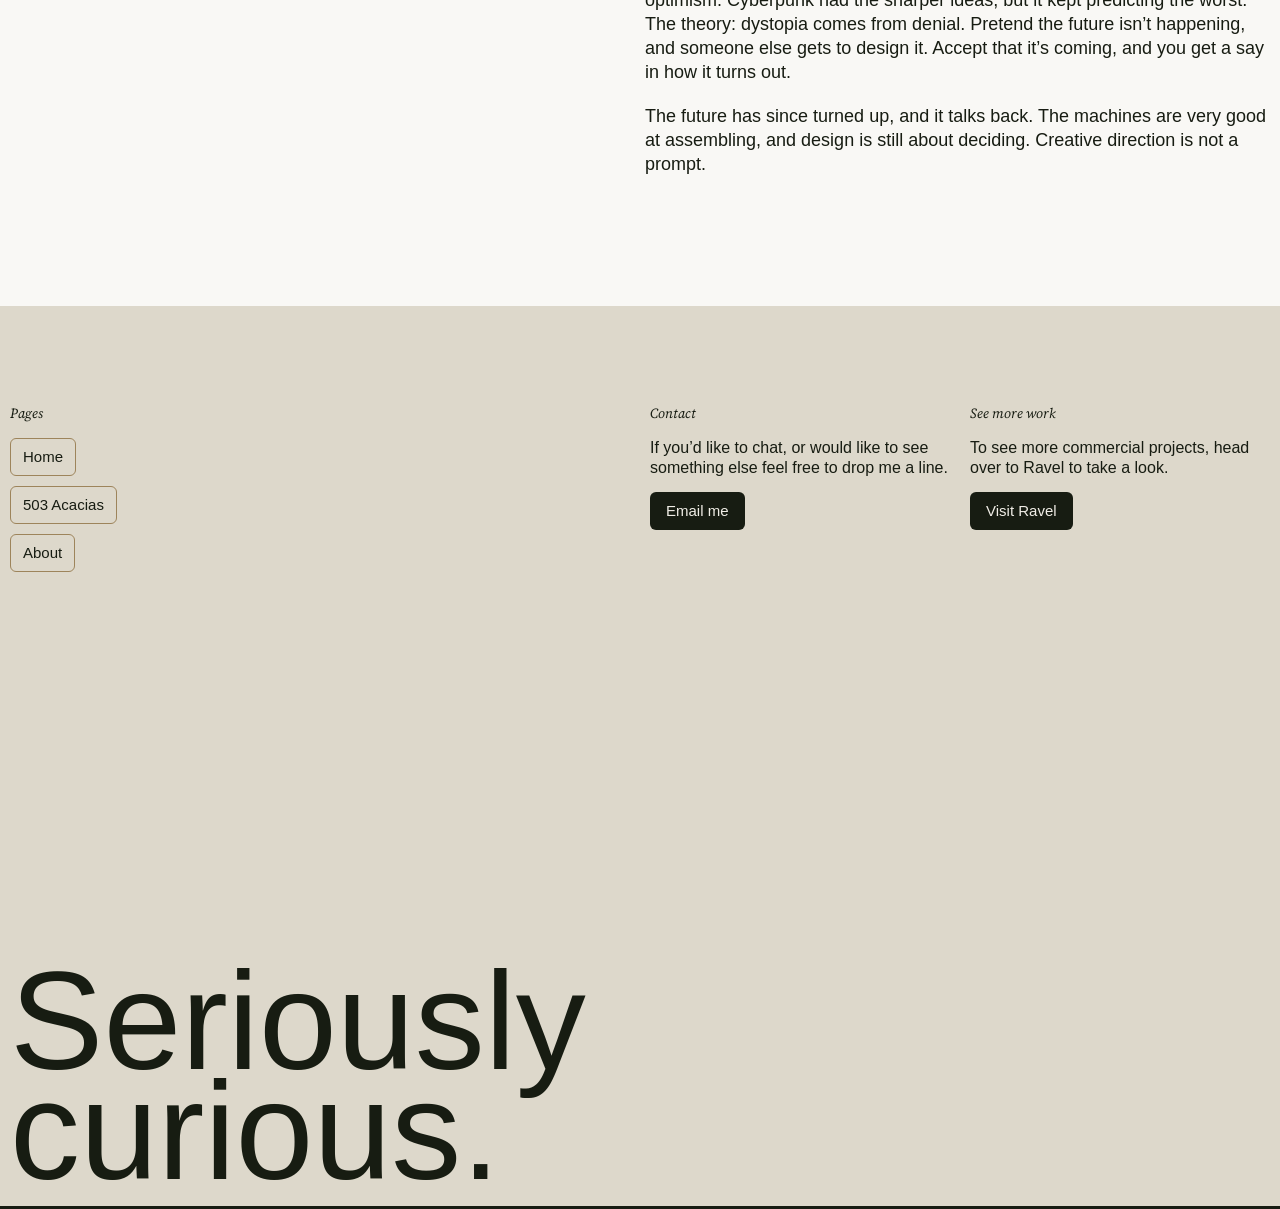
==== commit 6e71b359: "Update About intro copy Co-Authored-By: Claude Opus 5.5 <noreply@anthropic.com>" ====
--- a/about.html
+++ b/about.html
@@ -41,7 +41,7 @@
           <h2 class="label">Hello human</h2>
         </div>
         <div class="col">
-          <p class="body-text">Brisbane-based Creative Director. Brand, digital experience, data visualisation, motion, spatial. Seriously curious, especially about where design and AI go next.</p>
+          <p class="body-text">Brisbane-based creative and designer. Brand, digital experience, data visualisation, motion, spatial. Seriously curious, especially about where design and AI go next.</p>
           <p class="body-text">Communication design is where notational and social science go on their best holidays together. One plans the route, the other disrupts it, and somehow they always come back with great photos.</p>
         </div>
       </div>
